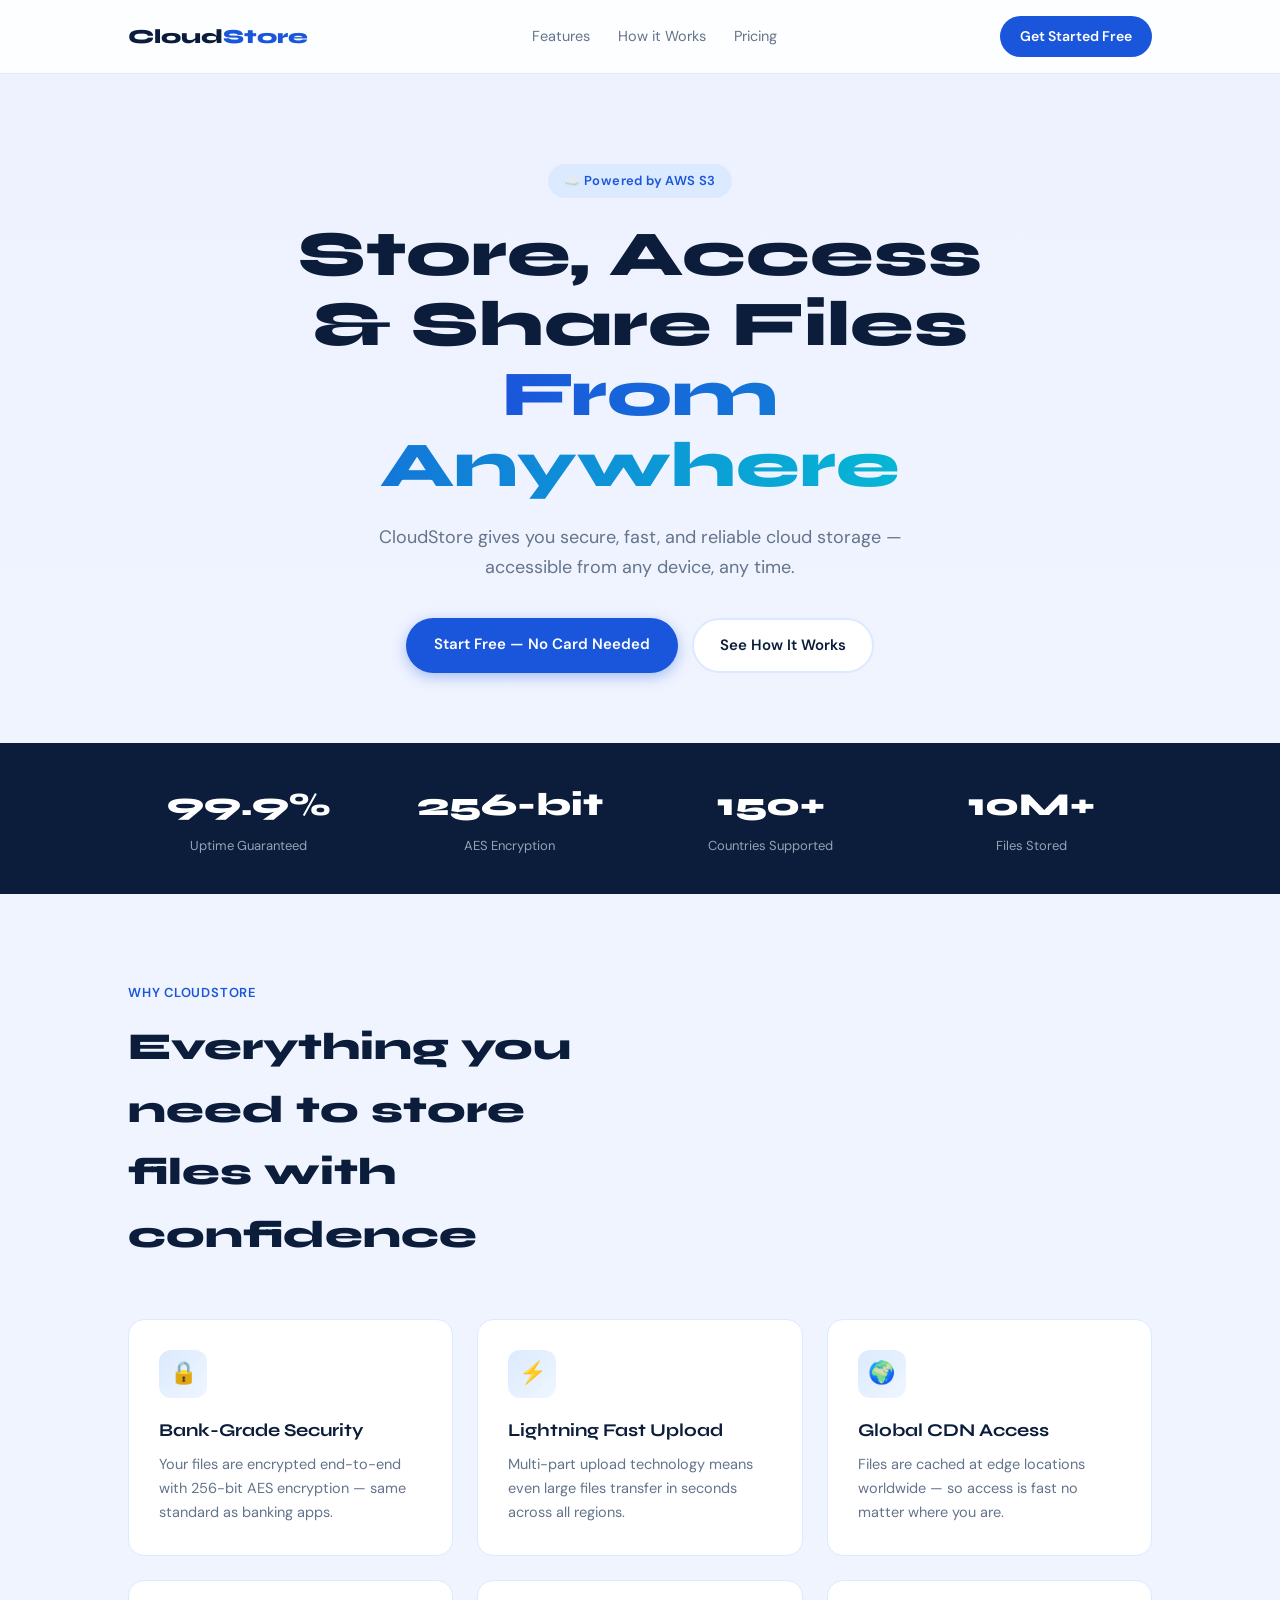
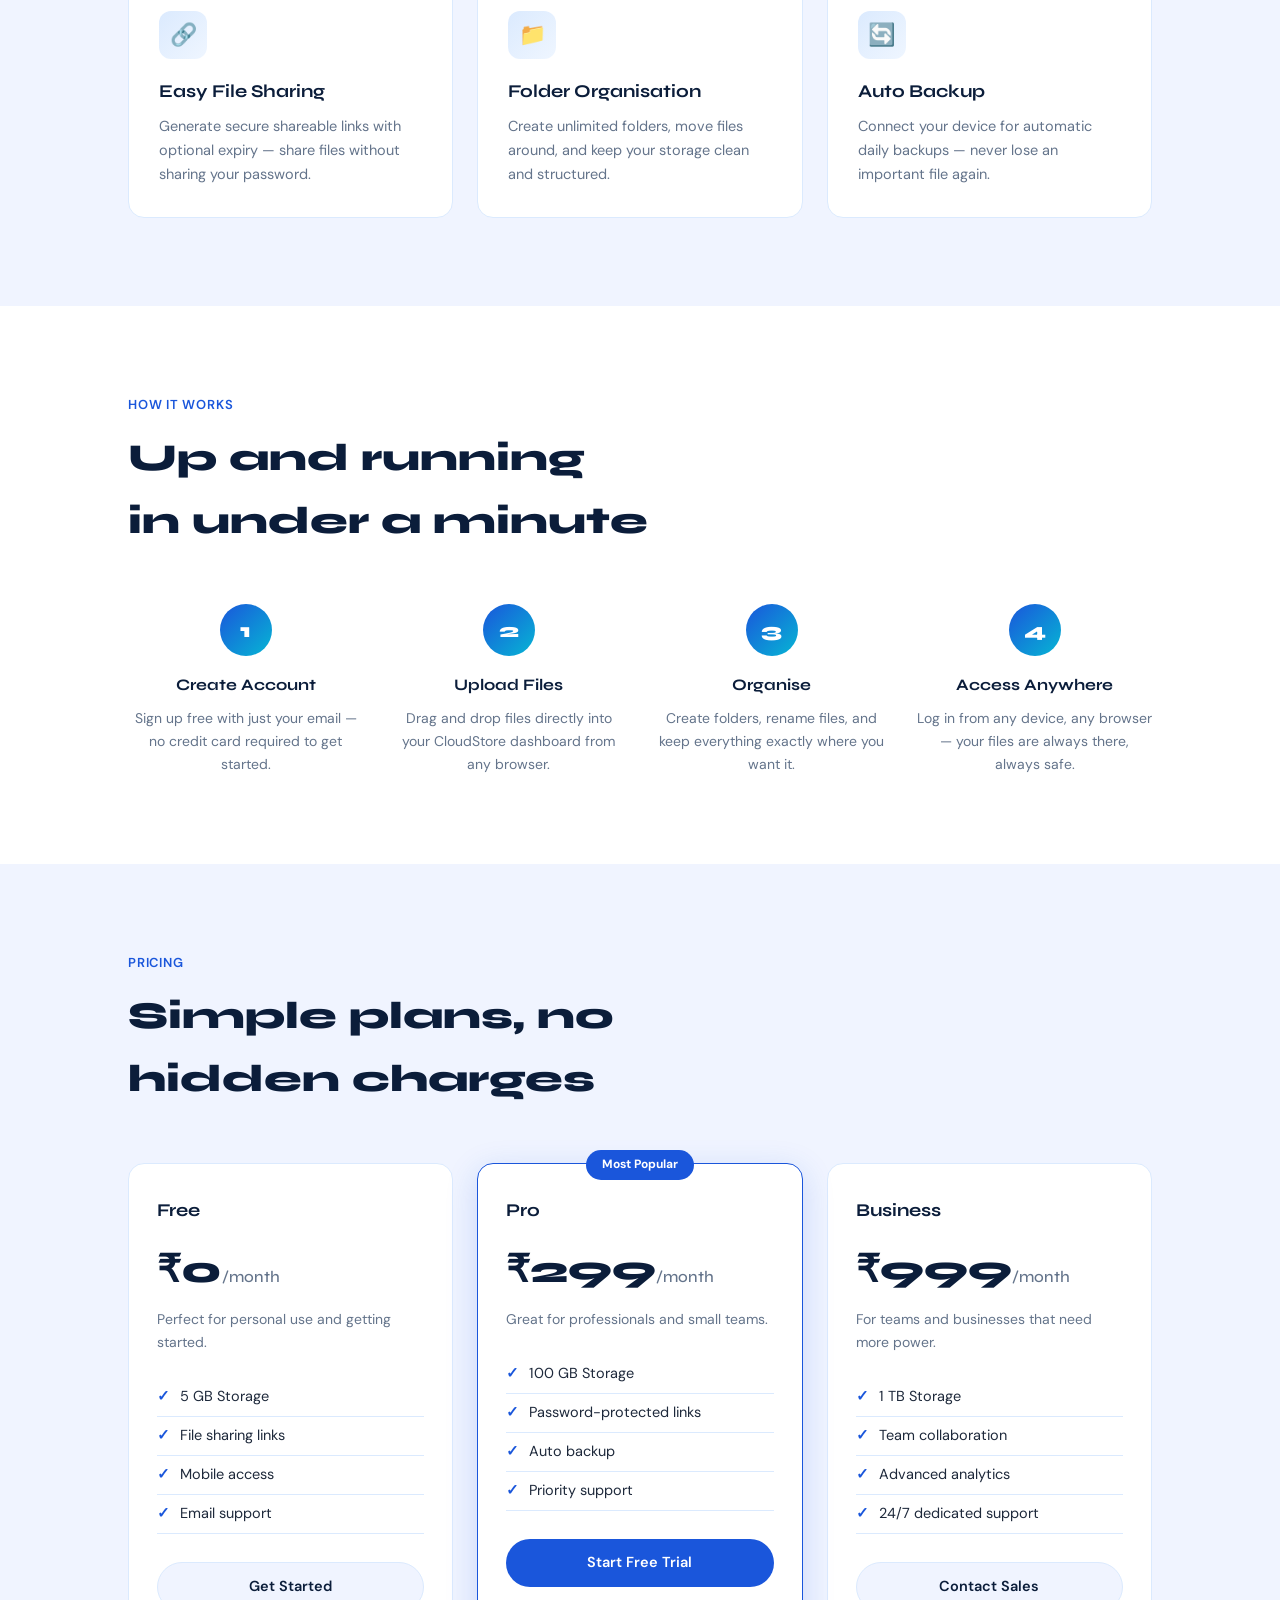
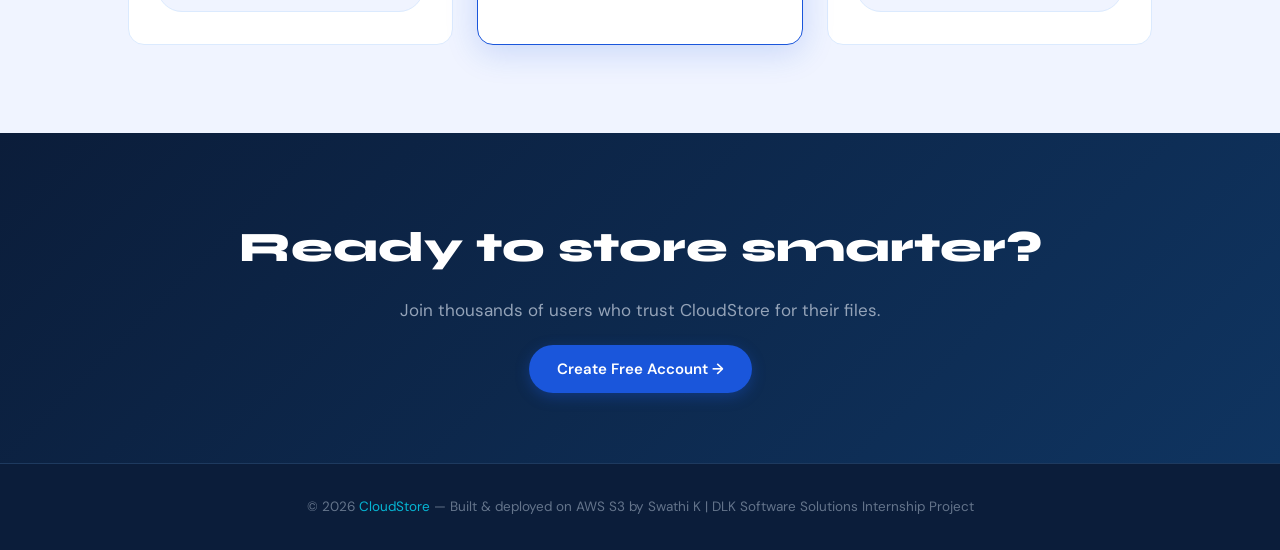
==== index.html @ 8b965a63 "Rename Index.html to index.html" ====
<!DOCTYPE html>
<html lang="en">
<head>
<meta charset="UTF-8">
<meta name="viewport" content="width=device-width, initial-scale=1.0">
<title>CloudStore — Secure Cloud Storage</title>
<link rel="preconnect" href="https://fonts.googleapis.com">
<link href="https://fonts.googleapis.com/css2?family=Syne:wght@400;600;700;800&family=DM+Sans:wght@400;500;600&display=swap" rel="stylesheet">
<style>
  :root{
    --bg: #F0F4FF;
    --navy: #0B1D3A;
    --blue: #1A56DB;
    --sky: #3B82F6;
    --accent: #06B6D4;
    --white: #FFFFFF;
    --text: #1E293B;
    --muted: #64748B;
    --card: #FFFFFF;
    --border: #DBEAFE;
    --radius: 16px;
  }
  *{ box-sizing:border-box; margin:0; padding:0; }
  html{ scroll-behavior:smooth; }
  body{
    background: var(--bg);
    color: var(--text);
    font-family: 'DM Sans', sans-serif;
    line-height: 1.65;
  }
  h1,h2,h3,h4{ font-family:'Syne',sans-serif; }
  a{ text-decoration:none; color:inherit; }
  ::selection{ background:var(--accent); color:var(--white); }

  .wrap{ max-width:1080px; margin:0 auto; padding:0 28px; }

  /* ---- NAV ---- */
  nav{
    background:rgba(255,255,255,0.85);
    backdrop-filter:blur(12px);
    border-bottom:1px solid var(--border);
    position:sticky; top:0; z-index:50;
  }
  nav .inner{
    display:flex; align-items:center;
    justify-content:space-between;
    padding:16px 28px; max-width:1080px; margin:0 auto;
  }
  .logo{ font-family:'Syne',sans-serif; font-weight:800; font-size:20px; color:var(--navy); }
  .logo span{ color:var(--blue); }
  .nav-links{ display:flex; gap:28px; font-size:14.5px; color:var(--muted); }
  .nav-links a:hover{ color:var(--blue); }
  .nav-btn{
    background:var(--blue); color:#fff;
    padding:9px 20px; border-radius:99px;
    font-size:14px; font-weight:600;
  }
  .nav-btn:hover{ background:#1244b8; }
  @media(max-width:640px){ .nav-links{display:none;} }

  /* ---- HERO ---- */
  .hero{
    padding:90px 0 70px;
    text-align:center;
    background: linear-gradient(180deg, #EEF2FF 0%, #F0F4FF 100%);
  }
  .hero-tag{
    display:inline-block;
    background:#DBEAFE; color:var(--blue);
    font-size:13px; font-weight:600;
    padding:6px 16px; border-radius:99px;
    margin-bottom:22px; letter-spacing:.03em;
  }
  .hero h1{
    font-size:clamp(34px,6vw,64px);
    font-weight:800;
    color:var(--navy);
    line-height:1.1;
    max-width:780px;
    margin:0 auto 22px;
  }
  .hero h1 span{
    background: linear-gradient(90deg, var(--blue), var(--accent));
    -webkit-background-clip:text; -webkit-text-fill-color:transparent;
  }
  .hero p{
    color:var(--muted); font-size:18px;
    max-width:540px; margin:0 auto 36px;
  }
  .hero-btns{ display:flex; gap:14px; justify-content:center; flex-wrap:wrap; }
  .btn-primary{
    background:var(--blue); color:#fff;
    padding:14px 28px; border-radius:99px;
    font-size:15px; font-weight:600;
    box-shadow:0 4px 14px rgba(26,86,219,.35);
  }
  .btn-primary:hover{ background:#1244b8; }
  .btn-outline{
    border:2px solid var(--border);
    background:#fff; color:var(--navy);
    padding:13px 26px; border-radius:99px;
    font-size:15px; font-weight:600;
  }
  .btn-outline:hover{ border-color:var(--blue); color:var(--blue); }

  /* ---- STATS BAR ---- */
  .stats{
    background:var(--navy);
    padding:36px 0;
  }
  .stats-grid{
    display:grid; grid-template-columns:repeat(4,1fr);
    gap:20px; text-align:center;
  }
  .stat-num{
    font-family:'Syne',sans-serif;
    font-size:32px; font-weight:800;
    color:#fff; display:block;
  }
  .stat-lbl{ font-size:13px; color:#94A3B8; }
  @media(max-width:640px){
    .stats-grid{ grid-template-columns:repeat(2,1fr); }
  }

  /* ---- FEATURES ---- */
  .features{ padding:88px 0; }
  .section-label{
    font-size:13px; font-weight:600; letter-spacing:.06em;
    color:var(--blue); text-transform:uppercase;
    display:block; margin-bottom:12px;
  }
  .section-title{
    font-size:clamp(24px,4vw,38px);
    font-weight:800; color:var(--navy);
    max-width:520px; margin-bottom:52px;
  }
  .feat-grid{
    display:grid;
    grid-template-columns:repeat(3,1fr);
    gap:24px;
  }
  @media(max-width:760px){ .feat-grid{ grid-template-columns:1fr; } }
  .feat-card{
    background:var(--card);
    border:1px solid var(--border);
    border-radius:var(--radius);
    padding:30px;
    transition:transform .2s, box-shadow .2s;
  }
  .feat-card:hover{
    transform:translateY(-4px);
    box-shadow:0 12px 32px rgba(26,86,219,.1);
  }
  .feat-icon{
    width:48px; height:48px; border-radius:12px;
    background:linear-gradient(135deg,#DBEAFE,#EFF6FF);
    display:flex; align-items:center; justify-content:center;
    font-size:22px; margin-bottom:18px;
  }
  .feat-card h3{ font-size:18px; margin-bottom:8px; color:var(--navy); }
  .feat-card p{ font-size:14.5px; color:var(--muted); }

  /* ---- HOW IT WORKS ---- */
  .how{ background:#fff; padding:88px 0; }
  .steps{ display:grid; grid-template-columns:repeat(4,1fr); gap:28px; }
  @media(max-width:760px){ .steps{ grid-template-columns:repeat(2,1fr); } }
  @media(max-width:480px){ .steps{ grid-template-columns:1fr; } }
  .step{ text-align:center; }
  .step-num{
    width:52px; height:52px; border-radius:50%;
    background:linear-gradient(135deg,var(--blue),var(--accent));
    color:#fff; font-family:'Syne',sans-serif;
    font-size:20px; font-weight:800;
    display:flex; align-items:center; justify-content:center;
    margin:0 auto 16px;
  }
  .step h4{ font-size:16px; margin-bottom:8px; color:var(--navy); }
  .step p{ font-size:14px; color:var(--muted); }

  /* ---- PRICING ---- */
  .pricing{ padding:88px 0; }
  .plans{ display:grid; grid-template-columns:repeat(3,1fr); gap:24px; }
  @media(max-width:760px){ .plans{ grid-template-columns:1fr; } }
  .plan{
    background:#fff; border:1.5px solid var(--border);
    border-radius:var(--radius); padding:32px 28px;
  }
  .plan.popular{
    border-color:var(--blue);
    box-shadow:0 8px 32px rgba(26,86,219,.18);
    position:relative;
  }
  .popular-tag{
    position:absolute; top:-14px; left:50%; transform:translateX(-50%);
    background:var(--blue); color:#fff;
    font-size:12px; font-weight:700;
    padding:5px 16px; border-radius:99px;
    white-space:nowrap;
  }
  .plan-name{ font-family:'Syne',sans-serif; font-size:18px; font-weight:700; color:var(--navy); margin-bottom:8px; }
  .plan-price{
    font-family:'Syne',sans-serif;
    font-size:38px; font-weight:800;
    color:var(--navy); margin:14px 0 6px;
  }
  .plan-price span{ font-size:16px; font-weight:500; color:var(--muted); }
  .plan p{ font-size:14px; color:var(--muted); margin-bottom:24px; }
  .plan ul{ list-style:none; margin-bottom:28px; }
  .plan ul li{
    font-size:14.5px; color:var(--text);
    padding:7px 0; border-bottom:1px solid var(--border);
    display:flex; align-items:center; gap:10px;
  }
  .plan ul li::before{ content:"✓"; color:var(--blue); font-weight:700; }
  .plan-btn{
    display:block; text-align:center;
    padding:12px; border-radius:99px;
    font-weight:600; font-size:14.5px;
    background:var(--bg); color:var(--navy);
    border:1.5px solid var(--border);
  }
  .plan.popular .plan-btn{
    background:var(--blue); color:#fff; border:none;
  }
  .plan-btn:hover{ filter:brightness(.95); }

  /* ---- CTA ---- */
  .cta-section{
    background:linear-gradient(135deg,var(--navy) 0%,#0F3460 100%);
    padding:80px 0; text-align:center;
  }
  .cta-section h2{
    font-size:clamp(26px,4vw,42px);
    font-weight:800; color:#fff; margin-bottom:14px;
  }
  .cta-section p{ color:#94A3B8; font-size:17px; margin-bottom:32px; }

  /* ---- FOOTER ---- */
  footer{
    background:var(--navy);
    border-top:1px solid #1E3A5F;
    padding:32px 0; text-align:center;
  }
  footer p{ font-size:13.5px; color:#64748B; }
  footer span{ color:var(--accent); }
</style>
</head>
<body>

<!-- NAV -->
<nav>
  <div class="inner">
    <div class="logo">Cloud<span>Store</span></div>
    <div class="nav-links">
      <a href="#features">Features</a>
      <a href="#how">How it Works</a>
      <a href="#pricing">Pricing</a>
    </div>
    <a class="nav-btn" href="#pricing">Get Started Free</a>
  </div>
</nav>

<!-- HERO -->
<section class="hero">
  <div class="wrap">
    <div class="hero-tag">☁️ Powered by AWS S3</div>
    <h1>Store, Access &amp; Share Files <span>From Anywhere</span></h1>
    <p>CloudStore gives you secure, fast, and reliable cloud storage — accessible from any device, any time.</p>
    <div class="hero-btns">
      <a class="btn-primary" href="#pricing">Start Free — No Card Needed</a>
      <a class="btn-outline" href="#how">See How It Works</a>
    </div>
  </div>
</section>

<!-- STATS -->
<div class="stats">
  <div class="wrap">
    <div class="stats-grid">
      <div>
        <span class="stat-num">99.9%</span>
        <span class="stat-lbl">Uptime Guaranteed</span>
      </div>
      <div>
        <span class="stat-num">256-bit</span>
        <span class="stat-lbl">AES Encryption</span>
      </div>
      <div>
        <span class="stat-num">150+</span>
        <span class="stat-lbl">Countries Supported</span>
      </div>
      <div>
        <span class="stat-num">10M+</span>
        <span class="stat-lbl">Files Stored</span>
      </div>
    </div>
  </div>
</div>

<!-- FEATURES -->
<section class="features" id="features">
  <div class="wrap">
    <span class="section-label">Why CloudStore</span>
    <h2 class="section-title">Everything you need to store files with confidence</h2>
    <div class="feat-grid">
      <div class="feat-card">
        <div class="feat-icon">🔒</div>
        <h3>Bank-Grade Security</h3>
        <p>Your files are encrypted end-to-end with 256-bit AES encryption — same standard as banking apps.</p>
      </div>
      <div class="feat-card">
        <div class="feat-icon">⚡</div>
        <h3>Lightning Fast Upload</h3>
        <p>Multi-part upload technology means even large files transfer in seconds across all regions.</p>
      </div>
      <div class="feat-card">
        <div class="feat-icon">🌍</div>
        <h3>Global CDN Access</h3>
        <p>Files are cached at edge locations worldwide — so access is fast no matter where you are.</p>
      </div>
      <div class="feat-card">
        <div class="feat-icon">🔗</div>
        <h3>Easy File Sharing</h3>
        <p>Generate secure shareable links with optional expiry — share files without sharing your password.</p>
      </div>
      <div class="feat-card">
        <div class="feat-icon">📁</div>
        <h3>Folder Organisation</h3>
        <p>Create unlimited folders, move files around, and keep your storage clean and structured.</p>
      </div>
      <div class="feat-card">
        <div class="feat-icon">🔄</div>
        <h3>Auto Backup</h3>
        <p>Connect your device for automatic daily backups — never lose an important file again.</p>
      </div>
    </div>
  </div>
</section>

<!-- HOW IT WORKS -->
<section class="how" id="how">
  <div class="wrap">
    <span class="section-label">How It Works</span>
    <h2 class="section-title">Up and running in under a minute</h2>
    <div class="steps">
      <div class="step">
        <div class="step-num">1</div>
        <h4>Create Account</h4>
        <p>Sign up free with just your email — no credit card required to get started.</p>
      </div>
      <div class="step">
        <div class="step-num">2</div>
        <h4>Upload Files</h4>
        <p>Drag and drop files directly into your CloudStore dashboard from any browser.</p>
      </div>
      <div class="step">
        <div class="step-num">3</div>
        <h4>Organise</h4>
        <p>Create folders, rename files, and keep everything exactly where you want it.</p>
      </div>
      <div class="step">
        <div class="step-num">4</div>
        <h4>Access Anywhere</h4>
        <p>Log in from any device, any browser — your files are always there, always safe.</p>
      </div>
    </div>
  </div>
</section>

<!-- PRICING -->
<section class="pricing" id="pricing">
  <div class="wrap">
    <span class="section-label">Pricing</span>
    <h2 class="section-title">Simple plans, no hidden charges</h2>
    <div class="plans">
      <div class="plan">
        <div class="plan-name">Free</div>
        <div class="plan-price">₹0<span>/month</span></div>
        <p>Perfect for personal use and getting started.</p>
        <ul>
          <li>5 GB Storage</li>
          <li>File sharing links</li>
          <li>Mobile access</li>
          <li>Email support</li>
        </ul>
        <a class="plan-btn" href="#">Get Started</a>
      </div>
      <div class="plan popular">
        <div class="popular-tag">Most Popular</div>
        <div class="plan-name">Pro</div>
        <div class="plan-price">₹299<span>/month</span></div>
        <p>Great for professionals and small teams.</p>
        <ul>
          <li>100 GB Storage</li>
          <li>Password-protected links</li>
          <li>Auto backup</li>
          <li>Priority support</li>
        </ul>
        <a class="plan-btn" href="#">Start Free Trial</a>
      </div>
      <div class="plan">
        <div class="plan-name">Business</div>
        <div class="plan-price">₹999<span>/month</span></div>
        <p>For teams and businesses that need more power.</p>
        <ul>
          <li>1 TB Storage</li>
          <li>Team collaboration</li>
          <li>Advanced analytics</li>
          <li>24/7 dedicated support</li>
        </ul>
        <a class="plan-btn" href="#">Contact Sales</a>
      </div>
    </div>
  </div>
</section>

<!-- CTA -->
<section class="cta-section">
  <div class="wrap">
    <h2>Ready to store smarter?</h2>
    <p>Join thousands of users who trust CloudStore for their files.</p>
    <a class="btn-primary" href="#pricing">Create Free Account →</a>
  </div>
</section>

<!-- FOOTER -->
<footer>
  <div class="wrap">
    <p>© 2026 <span>CloudStore</span> — Built &amp; deployed on AWS S3 by Swathi K | DLK Software Solutions Internship Project</p>
  </div>
</footer>

</body>
</html>
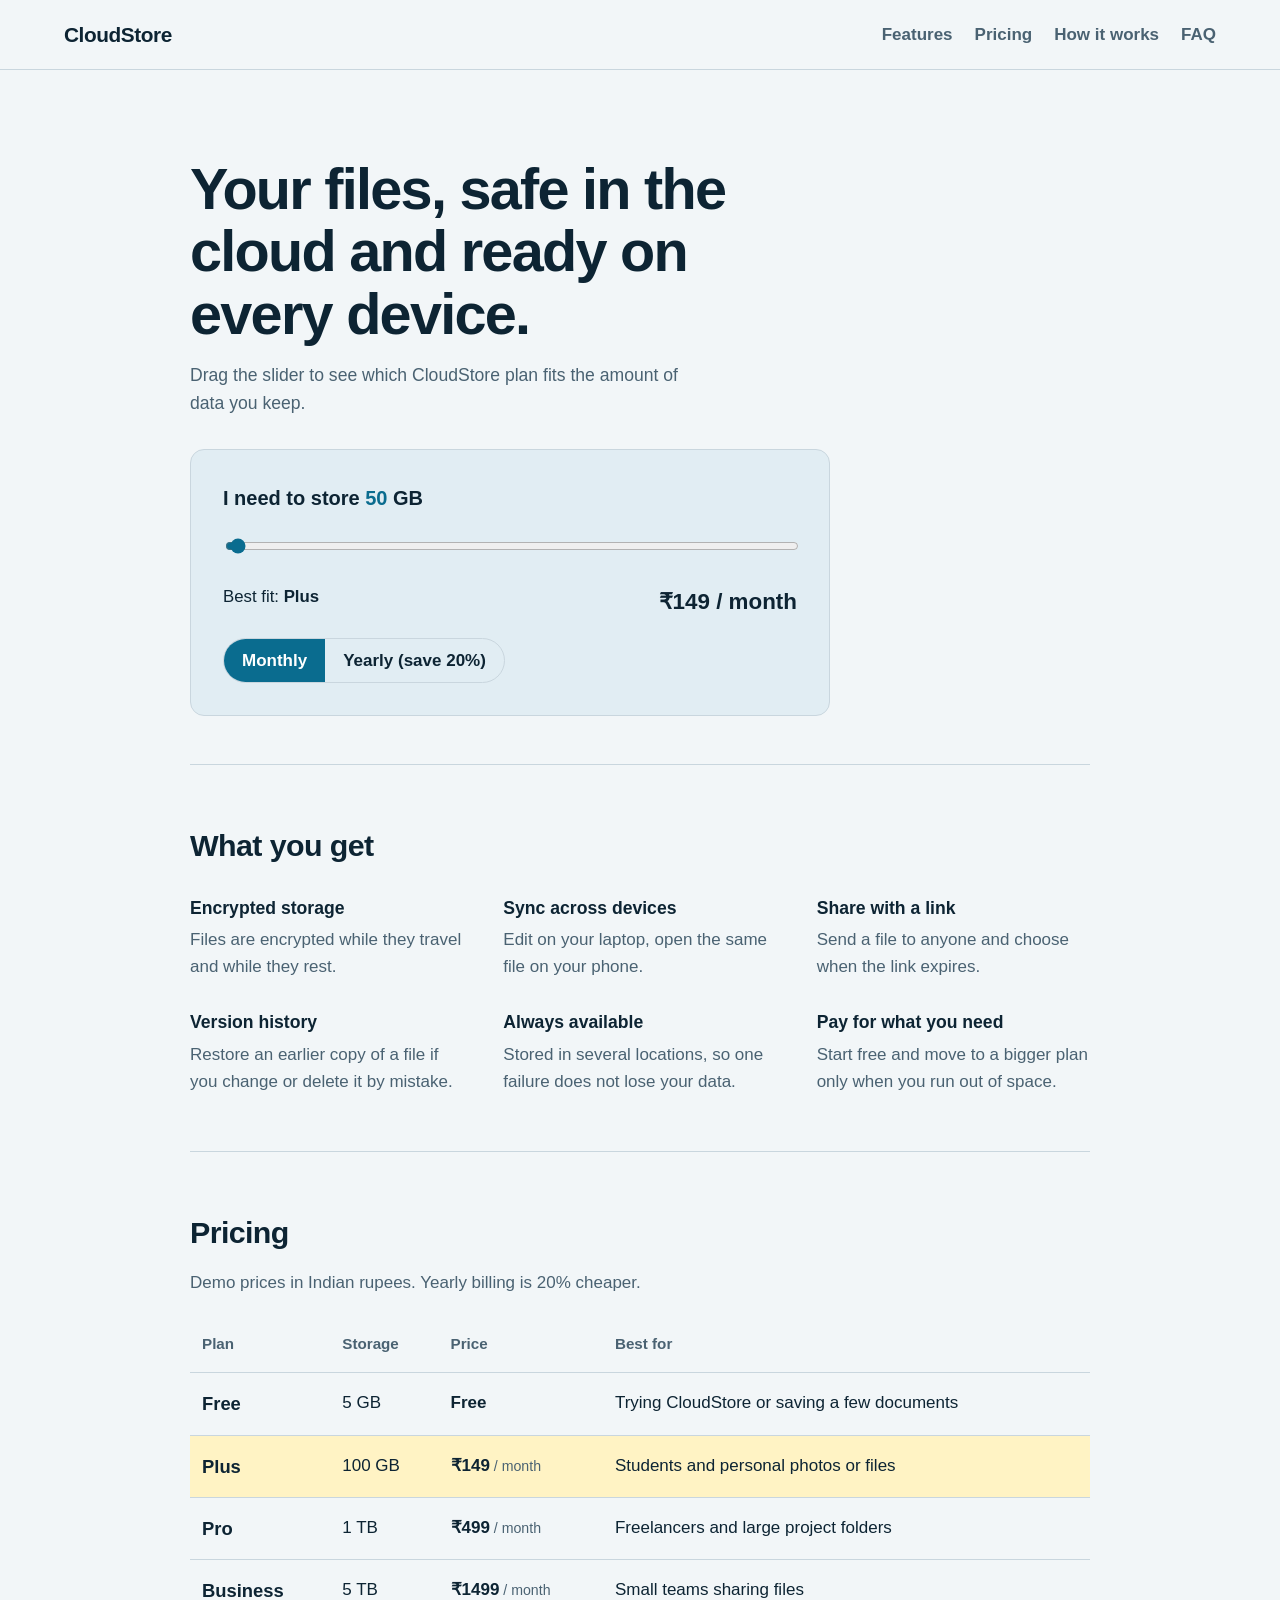
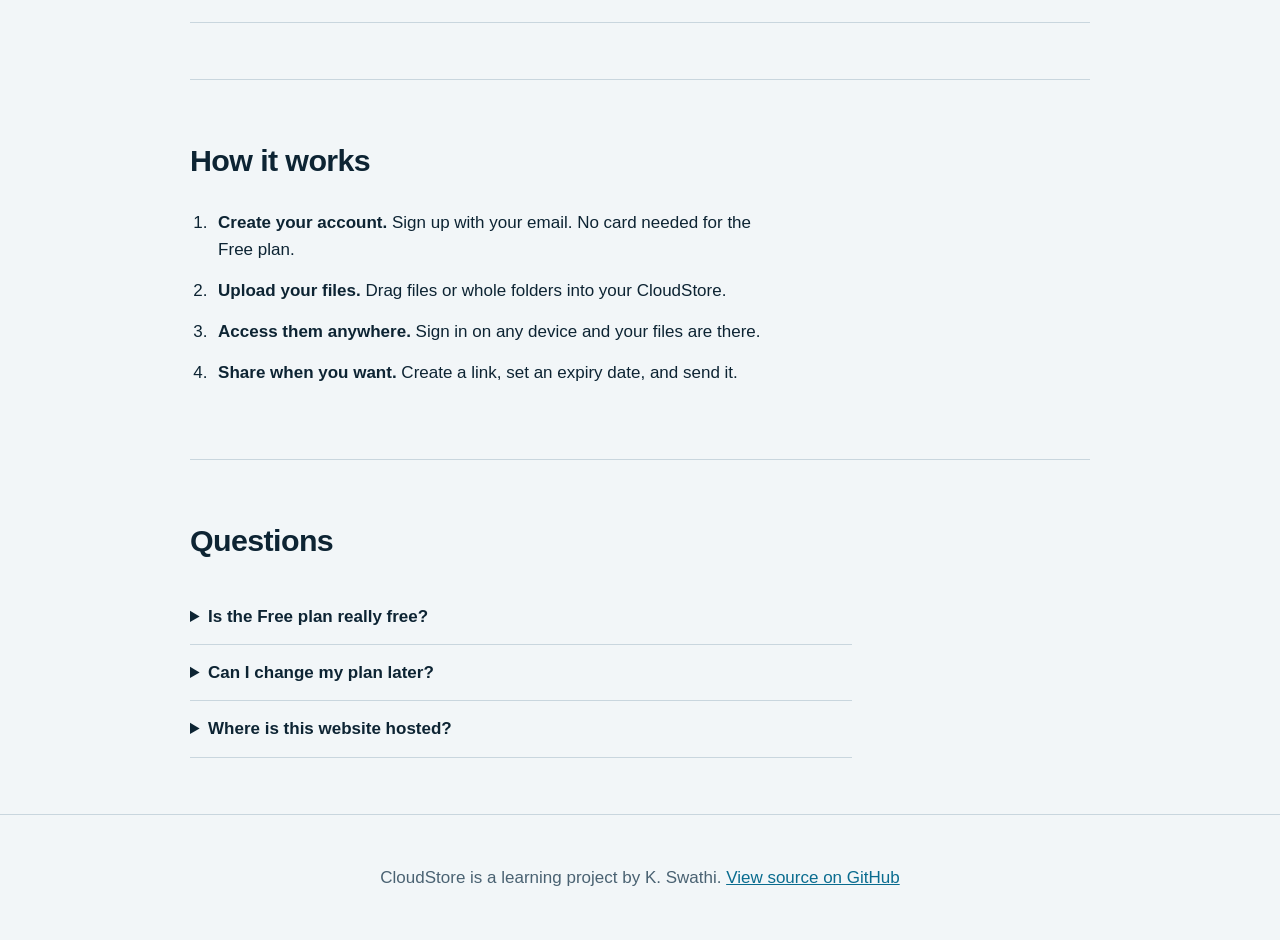
==== commit 72f56fbf: "Add files via upload" ====
--- a/index.html
+++ b/index.html
@@ -1,434 +1,88 @@
 <!DOCTYPE html>
 <html lang="en">
 <head>
-<meta charset="UTF-8">
-<meta name="viewport" content="width=device-width, initial-scale=1.0">
-<title>CloudStore — Secure Cloud Storage</title>
-<link rel="preconnect" href="https://fonts.googleapis.com">
-<link href="https://fonts.googleapis.com/css2?family=Syne:wght@400;600;700;800&family=DM+Sans:wght@400;500;600&display=swap" rel="stylesheet">
-<style>
-  :root{
-    --bg: #F0F4FF;
-    --navy: #0B1D3A;
-    --blue: #1A56DB;
-    --sky: #3B82F6;
-    --accent: #06B6D4;
-    --white: #FFFFFF;
-    --text: #1E293B;
-    --muted: #64748B;
-    --card: #FFFFFF;
-    --border: #DBEAFE;
-    --radius: 16px;
-  }
-  *{ box-sizing:border-box; margin:0; padding:0; }
-  html{ scroll-behavior:smooth; }
-  body{
-    background: var(--bg);
-    color: var(--text);
-    font-family: 'DM Sans', sans-serif;
-    line-height: 1.65;
-  }
-  h1,h2,h3,h4{ font-family:'Syne',sans-serif; }
-  a{ text-decoration:none; color:inherit; }
-  ::selection{ background:var(--accent); color:var(--white); }
-
-  .wrap{ max-width:1080px; margin:0 auto; padding:0 28px; }
-
-  /* ---- NAV ---- */
-  nav{
-    background:rgba(255,255,255,0.85);
-    backdrop-filter:blur(12px);
-    border-bottom:1px solid var(--border);
-    position:sticky; top:0; z-index:50;
-  }
-  nav .inner{
-    display:flex; align-items:center;
-    justify-content:space-between;
-    padding:16px 28px; max-width:1080px; margin:0 auto;
-  }
-  .logo{ font-family:'Syne',sans-serif; font-weight:800; font-size:20px; color:var(--navy); }
-  .logo span{ color:var(--blue); }
-  .nav-links{ display:flex; gap:28px; font-size:14.5px; color:var(--muted); }
-  .nav-links a:hover{ color:var(--blue); }
-  .nav-btn{
-    background:var(--blue); color:#fff;
-    padding:9px 20px; border-radius:99px;
-    font-size:14px; font-weight:600;
-  }
-  .nav-btn:hover{ background:#1244b8; }
-  @media(max-width:640px){ .nav-links{display:none;} }
-
-  /* ---- HERO ---- */
-  .hero{
-    padding:90px 0 70px;
-    text-align:center;
-    background: linear-gradient(180deg, #EEF2FF 0%, #F0F4FF 100%);
-  }
-  .hero-tag{
-    display:inline-block;
-    background:#DBEAFE; color:var(--blue);
-    font-size:13px; font-weight:600;
-    padding:6px 16px; border-radius:99px;
-    margin-bottom:22px; letter-spacing:.03em;
-  }
-  .hero h1{
-    font-size:clamp(34px,6vw,64px);
-    font-weight:800;
-    color:var(--navy);
-    line-height:1.1;
-    max-width:780px;
-    margin:0 auto 22px;
-  }
-  .hero h1 span{
-    background: linear-gradient(90deg, var(--blue), var(--accent));
-    -webkit-background-clip:text; -webkit-text-fill-color:transparent;
-  }
-  .hero p{
-    color:var(--muted); font-size:18px;
-    max-width:540px; margin:0 auto 36px;
-  }
-  .hero-btns{ display:flex; gap:14px; justify-content:center; flex-wrap:wrap; }
-  .btn-primary{
-    background:var(--blue); color:#fff;
-    padding:14px 28px; border-radius:99px;
-    font-size:15px; font-weight:600;
-    box-shadow:0 4px 14px rgba(26,86,219,.35);
-  }
-  .btn-primary:hover{ background:#1244b8; }
-  .btn-outline{
-    border:2px solid var(--border);
-    background:#fff; color:var(--navy);
-    padding:13px 26px; border-radius:99px;
-    font-size:15px; font-weight:600;
-  }
-  .btn-outline:hover{ border-color:var(--blue); color:var(--blue); }
-
-  /* ---- STATS BAR ---- */
-  .stats{
-    background:var(--navy);
-    padding:36px 0;
-  }
-  .stats-grid{
-    display:grid; grid-template-columns:repeat(4,1fr);
-    gap:20px; text-align:center;
-  }
-  .stat-num{
-    font-family:'Syne',sans-serif;
-    font-size:32px; font-weight:800;
-    color:#fff; display:block;
-  }
-  .stat-lbl{ font-size:13px; color:#94A3B8; }
-  @media(max-width:640px){
-    .stats-grid{ grid-template-columns:repeat(2,1fr); }
-  }
-
-  /* ---- FEATURES ---- */
-  .features{ padding:88px 0; }
-  .section-label{
-    font-size:13px; font-weight:600; letter-spacing:.06em;
-    color:var(--blue); text-transform:uppercase;
-    display:block; margin-bottom:12px;
-  }
-  .section-title{
-    font-size:clamp(24px,4vw,38px);
-    font-weight:800; color:var(--navy);
-    max-width:520px; margin-bottom:52px;
-  }
-  .feat-grid{
-    display:grid;
-    grid-template-columns:repeat(3,1fr);
-    gap:24px;
-  }
-  @media(max-width:760px){ .feat-grid{ grid-template-columns:1fr; } }
-  .feat-card{
-    background:var(--card);
-    border:1px solid var(--border);
-    border-radius:var(--radius);
-    padding:30px;
-    transition:transform .2s, box-shadow .2s;
-  }
-  .feat-card:hover{
-    transform:translateY(-4px);
-    box-shadow:0 12px 32px rgba(26,86,219,.1);
-  }
-  .feat-icon{
-    width:48px; height:48px; border-radius:12px;
-    background:linear-gradient(135deg,#DBEAFE,#EFF6FF);
-    display:flex; align-items:center; justify-content:center;
-    font-size:22px; margin-bottom:18px;
-  }
-  .feat-card h3{ font-size:18px; margin-bottom:8px; color:var(--navy); }
-  .feat-card p{ font-size:14.5px; color:var(--muted); }
-
-  /* ---- HOW IT WORKS ---- */
-  .how{ background:#fff; padding:88px 0; }
-  .steps{ display:grid; grid-template-columns:repeat(4,1fr); gap:28px; }
-  @media(max-width:760px){ .steps{ grid-template-columns:repeat(2,1fr); } }
-  @media(max-width:480px){ .steps{ grid-template-columns:1fr; } }
-  .step{ text-align:center; }
-  .step-num{
-    width:52px; height:52px; border-radius:50%;
-    background:linear-gradient(135deg,var(--blue),var(--accent));
-    color:#fff; font-family:'Syne',sans-serif;
-    font-size:20px; font-weight:800;
-    display:flex; align-items:center; justify-content:center;
-    margin:0 auto 16px;
-  }
-  .step h4{ font-size:16px; margin-bottom:8px; color:var(--navy); }
-  .step p{ font-size:14px; color:var(--muted); }
-
-  /* ---- PRICING ---- */
-  .pricing{ padding:88px 0; }
-  .plans{ display:grid; grid-template-columns:repeat(3,1fr); gap:24px; }
-  @media(max-width:760px){ .plans{ grid-template-columns:1fr; } }
-  .plan{
-    background:#fff; border:1.5px solid var(--border);
-    border-radius:var(--radius); padding:32px 28px;
-  }
-  .plan.popular{
-    border-color:var(--blue);
-    box-shadow:0 8px 32px rgba(26,86,219,.18);
-    position:relative;
-  }
-  .popular-tag{
-    position:absolute; top:-14px; left:50%; transform:translateX(-50%);
-    background:var(--blue); color:#fff;
-    font-size:12px; font-weight:700;
-    padding:5px 16px; border-radius:99px;
-    white-space:nowrap;
-  }
-  .plan-name{ font-family:'Syne',sans-serif; font-size:18px; font-weight:700; color:var(--navy); margin-bottom:8px; }
-  .plan-price{
-    font-family:'Syne',sans-serif;
-    font-size:38px; font-weight:800;
-    color:var(--navy); margin:14px 0 6px;
-  }
-  .plan-price span{ font-size:16px; font-weight:500; color:var(--muted); }
-  .plan p{ font-size:14px; color:var(--muted); margin-bottom:24px; }
-  .plan ul{ list-style:none; margin-bottom:28px; }
-  .plan ul li{
-    font-size:14.5px; color:var(--text);
-    padding:7px 0; border-bottom:1px solid var(--border);
-    display:flex; align-items:center; gap:10px;
-  }
-  .plan ul li::before{ content:"✓"; color:var(--blue); font-weight:700; }
-  .plan-btn{
-    display:block; text-align:center;
-    padding:12px; border-radius:99px;
-    font-weight:600; font-size:14.5px;
-    background:var(--bg); color:var(--navy);
-    border:1.5px solid var(--border);
-  }
-  .plan.popular .plan-btn{
-    background:var(--blue); color:#fff; border:none;
-  }
-  .plan-btn:hover{ filter:brightness(.95); }
-
-  /* ---- CTA ---- */
-  .cta-section{
-    background:linear-gradient(135deg,var(--navy) 0%,#0F3460 100%);
-    padding:80px 0; text-align:center;
-  }
-  .cta-section h2{
-    font-size:clamp(26px,4vw,42px);
-    font-weight:800; color:#fff; margin-bottom:14px;
-  }
-  .cta-section p{ color:#94A3B8; font-size:17px; margin-bottom:32px; }
-
-  /* ---- FOOTER ---- */
-  footer{
-    background:var(--navy);
-    border-top:1px solid #1E3A5F;
-    padding:32px 0; text-align:center;
-  }
-  footer p{ font-size:13.5px; color:#64748B; }
-  footer span{ color:var(--accent); }
-</style>
+  <meta charset="UTF-8">
+  <meta name="viewport" content="width=device-width, initial-scale=1">
+  <title>CloudStore – Simple Cloud Storage</title>
+  <meta name="description" content="CloudStore is a cloud storage service concept: store, sync and share files securely. Responsive static website with storage-plan calculator.">
+  <link rel="stylesheet" href="style.css">
 </head>
 <body>
+  <a class="skip" href="#main">Skip to content</a>
+  <header class="top">
+    <a class="brand" href="#top" id="top">CloudStore</a>
+    <nav aria-label="Main">
+      <a href="#features">Features</a>
+      <a href="#pricing">Pricing</a>
+      <a href="#how">How it works</a>
+      <a href="#faq">FAQ</a>
+    </nav>
+  </header>
 
-<!-- NAV -->
-<nav>
-  <div class="inner">
-    <div class="logo">Cloud<span>Store</span></div>
-    <div class="nav-links">
-      <a href="#features">Features</a>
-      <a href="#how">How it Works</a>
-      <a href="#pricing">Pricing</a>
-    </div>
-    <a class="nav-btn" href="#pricing">Get Started Free</a>
-  </div>
-</nav>
+  <main id="main">
+    <section class="hero">
+      <h1>Your files, safe in the cloud and ready on every device.</h1>
+      <p class="lead">Drag the slider to see which CloudStore plan fits the amount of data you keep.</p>
 
-<!-- HERO -->
-<section class="hero">
-  <div class="wrap">
-    <div class="hero-tag">☁️ Powered by AWS S3</div>
-    <h1>Store, Access &amp; Share Files <span>From Anywhere</span></h1>
-    <p>CloudStore gives you secure, fast, and reliable cloud storage — accessible from any device, any time.</p>
-    <div class="hero-btns">
-      <a class="btn-primary" href="#pricing">Start Free — No Card Needed</a>
-      <a class="btn-outline" href="#how">See How It Works</a>
-    </div>
-  </div>
-</section>
+      <div class="calc" role="group" aria-labelledby="calc-title">
+        <label id="calc-title" for="gb">I need to store <output id="gb-out">50</output> GB</label>
+        <input type="range" id="gb" min="1" max="5000" value="50" step="1">
+        <div class="calc-result" aria-live="polite">
+          <span>Best fit: <strong id="rec-plan">Plus</strong></span>
+          <span id="rec-price" class="price-big">₹149 / month</span>
+        </div>
+        <div class="bill-toggle">
+          <button type="button" id="monthly" aria-pressed="true">Monthly</button>
+          <button type="button" id="yearly" aria-pressed="false">Yearly (save 20%)</button>
+        </div>
+      </div>
+    </section>
 
-<!-- STATS -->
-<div class="stats">
-  <div class="wrap">
-    <div class="stats-grid">
-      <div>
-        <span class="stat-num">99.9%</span>
-        <span class="stat-lbl">Uptime Guaranteed</span>
-      </div>
-      <div>
-        <span class="stat-num">256-bit</span>
-        <span class="stat-lbl">AES Encryption</span>
-      </div>
-      <div>
-        <span class="stat-num">150+</span>
-        <span class="stat-lbl">Countries Supported</span>
-      </div>
-      <div>
-        <span class="stat-num">10M+</span>
-        <span class="stat-lbl">Files Stored</span>
-      </div>
-    </div>
-  </div>
-</div>
+    <section id="features" class="block">
+      <h2>What you get</h2>
+      <dl class="features">
+        <div><dt>Encrypted storage</dt><dd>Files are encrypted while they travel and while they rest.</dd></div>
+        <div><dt>Sync across devices</dt><dd>Edit on your laptop, open the same file on your phone.</dd></div>
+        <div><dt>Share with a link</dt><dd>Send a file to anyone and choose when the link expires.</dd></div>
+        <div><dt>Version history</dt><dd>Restore an earlier copy of a file if you change or delete it by mistake.</dd></div>
+        <div><dt>Always available</dt><dd>Stored in several locations, so one failure does not lose your data.</dd></div>
+        <div><dt>Pay for what you need</dt><dd>Start free and move to a bigger plan only when you run out of space.</dd></div>
+      </dl>
+    </section>
 
-<!-- FEATURES -->
-<section class="features" id="features">
-  <div class="wrap">
-    <span class="section-label">Why CloudStore</span>
-    <h2 class="section-title">Everything you need to store files with confidence</h2>
-    <div class="feat-grid">
-      <div class="feat-card">
-        <div class="feat-icon">🔒</div>
-        <h3>Bank-Grade Security</h3>
-        <p>Your files are encrypted end-to-end with 256-bit AES encryption — same standard as banking apps.</p>
-      </div>
-      <div class="feat-card">
-        <div class="feat-icon">⚡</div>
-        <h3>Lightning Fast Upload</h3>
-        <p>Multi-part upload technology means even large files transfer in seconds across all regions.</p>
-      </div>
-      <div class="feat-card">
-        <div class="feat-icon">🌍</div>
-        <h3>Global CDN Access</h3>
-        <p>Files are cached at edge locations worldwide — so access is fast no matter where you are.</p>
-      </div>
-      <div class="feat-card">
-        <div class="feat-icon">🔗</div>
-        <h3>Easy File Sharing</h3>
-        <p>Generate secure shareable links with optional expiry — share files without sharing your password.</p>
-      </div>
-      <div class="feat-card">
-        <div class="feat-icon">📁</div>
-        <h3>Folder Organisation</h3>
-        <p>Create unlimited folders, move files around, and keep your storage clean and structured.</p>
-      </div>
-      <div class="feat-card">
-        <div class="feat-icon">🔄</div>
-        <h3>Auto Backup</h3>
-        <p>Connect your device for automatic daily backups — never lose an important file again.</p>
-      </div>
-    </div>
-  </div>
-</section>
+    <section id="pricing" class="block">
+      <h2>Pricing</h2>
+      <p class="note">Demo prices in Indian rupees. Yearly billing is 20% cheaper.</p>
+      <table class="plans">
+        <caption class="sr">CloudStore plans</caption>
+        <thead>
+          <tr><th scope="col">Plan</th><th scope="col">Storage</th><th scope="col">Price</th><th scope="col">Best for</th></tr>
+        </thead>
+        <tbody id="plan-rows"></tbody>
+      </table>
+    </section>
 
-<!-- HOW IT WORKS -->
-<section class="how" id="how">
-  <div class="wrap">
-    <span class="section-label">How It Works</span>
-    <h2 class="section-title">Up and running in under a minute</h2>
-    <div class="steps">
-      <div class="step">
-        <div class="step-num">1</div>
-        <h4>Create Account</h4>
-        <p>Sign up free with just your email — no credit card required to get started.</p>
-      </div>
-      <div class="step">
-        <div class="step-num">2</div>
-        <h4>Upload Files</h4>
-        <p>Drag and drop files directly into your CloudStore dashboard from any browser.</p>
-      </div>
-      <div class="step">
-        <div class="step-num">3</div>
-        <h4>Organise</h4>
-        <p>Create folders, rename files, and keep everything exactly where you want it.</p>
-      </div>
-      <div class="step">
-        <div class="step-num">4</div>
-        <h4>Access Anywhere</h4>
-        <p>Log in from any device, any browser — your files are always there, always safe.</p>
-      </div>
-    </div>
-  </div>
-</section>
+    <section id="how" class="block">
+      <h2>How it works</h2>
+      <ol class="steps">
+        <li><strong>Create your account.</strong> Sign up with your email. No card needed for the Free plan.</li>
+        <li><strong>Upload your files.</strong> Drag files or whole folders into your CloudStore.</li>
+        <li><strong>Access them anywhere.</strong> Sign in on any device and your files are there.</li>
+        <li><strong>Share when you want.</strong> Create a link, set an expiry date, and send it.</li>
+      </ol>
+    </section>
 
-<!-- PRICING -->
-<section class="pricing" id="pricing">
-  <div class="wrap">
-    <span class="section-label">Pricing</span>
-    <h2 class="section-title">Simple plans, no hidden charges</h2>
-    <div class="plans">
-      <div class="plan">
-        <div class="plan-name">Free</div>
-        <div class="plan-price">₹0<span>/month</span></div>
-        <p>Perfect for personal use and getting started.</p>
-        <ul>
-          <li>5 GB Storage</li>
-          <li>File sharing links</li>
-          <li>Mobile access</li>
-          <li>Email support</li>
-        </ul>
-        <a class="plan-btn" href="#">Get Started</a>
-      </div>
-      <div class="plan popular">
-        <div class="popular-tag">Most Popular</div>
-        <div class="plan-name">Pro</div>
-        <div class="plan-price">₹299<span>/month</span></div>
-        <p>Great for professionals and small teams.</p>
-        <ul>
-          <li>100 GB Storage</li>
-          <li>Password-protected links</li>
-          <li>Auto backup</li>
-          <li>Priority support</li>
-        </ul>
-        <a class="plan-btn" href="#">Start Free Trial</a>
-      </div>
-      <div class="plan">
-        <div class="plan-name">Business</div>
-        <div class="plan-price">₹999<span>/month</span></div>
-        <p>For teams and businesses that need more power.</p>
-        <ul>
-          <li>1 TB Storage</li>
-          <li>Team collaboration</li>
-          <li>Advanced analytics</li>
-          <li>24/7 dedicated support</li>
-        </ul>
-        <a class="plan-btn" href="#">Contact Sales</a>
-      </div>
-    </div>
-  </div>
-</section>
+    <section id="faq" class="block">
+      <h2>Questions</h2>
+      <details><summary>Is the Free plan really free?</summary><p>Yes. You get 5 GB with no payment details and no time limit.</p></details>
+      <details><summary>Can I change my plan later?</summary><p>Yes. Move up or down at any time. Your files stay where they are.</p></details>
+      <details><summary>Where is this website hosted?</summary><p>It is a static website. Its files are stored on GitHub Pages and served over the web.</p></details>
+    </section>
+  </main>
 
-<!-- CTA -->
-<section class="cta-section">
-  <div class="wrap">
-    <h2>Ready to store smarter?</h2>
-    <p>Join thousands of users who trust CloudStore for their files.</p>
-    <a class="btn-primary" href="#pricing">Create Free Account →</a>
-  </div>
-</section>
-
-<!-- FOOTER -->
-<footer>
-  <div class="wrap">
-    <p>© 2026 <span>CloudStore</span> — Built &amp; deployed on AWS S3 by Swathi K | DLK Software Solutions Internship Project</p>
-  </div>
-</footer>
-
+  <footer>
+    <p>CloudStore is a learning project by K. Swathi. <a href="https://github.com/swathikumaravel48-tech/cloudstore">View source on GitHub</a></p>
+  </footer>
+  <script src="script.js"></script>
 </body>
 </html>
--- a/style.css
+++ b/style.css
@@ -0,0 +1,74 @@
+:root{
+  --bg:#F2F6F8; --ink:#0D2433; --muted:#4A6272; --line:#C9D6DE;
+  --accent:#0A6C8F; --accent-ink:#FFFFFF; --soft:#E1EDF3; --hl:#FFF3C4;
+}
+@media (prefers-color-scheme: dark){
+  :root{ --bg:#0B1A24; --ink:#E8F1F6; --muted:#9DB4C2; --line:#264255;
+         --accent:#5CC3E4; --accent-ink:#06202C; --soft:#12293A; --hl:#3B3410; }
+}
+*{box-sizing:border-box}
+html{scroll-behavior:smooth}
+body{margin:0;background:var(--bg);color:var(--ink);
+  font-family:"Avenir Next","Segoe UI",Roboto,"Helvetica Neue",Arial,sans-serif;line-height:1.6;font-size:17px}
+a{color:var(--accent)}
+:focus-visible{outline:3px solid var(--accent);outline-offset:3px}
+.skip{position:absolute;left:-999px}
+.skip:focus{left:12px;top:12px;background:var(--ink);color:var(--bg);padding:8px 12px;z-index:10}
+.sr{position:absolute;width:1px;height:1px;overflow:hidden;clip:rect(0 0 0 0)}
+
+.top{display:flex;flex-wrap:wrap;gap:12px 28px;align-items:center;justify-content:space-between;
+  padding:18px clamp(18px,5vw,64px);border-bottom:1px solid var(--line)}
+.brand{font-weight:800;font-size:1.3rem;letter-spacing:-.02em;color:var(--ink);text-decoration:none}
+nav{display:flex;gap:22px;flex-wrap:wrap}
+nav a{color:var(--muted);text-decoration:none;font-weight:600}
+nav a:hover{color:var(--accent)}
+
+main{max-width:980px;margin:0 auto;padding:0 clamp(18px,5vw,40px)}
+.hero{padding:clamp(40px,8vw,88px) 0 48px}
+h1{font-size:clamp(2rem,5.5vw,3.6rem);line-height:1.08;letter-spacing:-.03em;margin:0 0 16px;max-width:18ch}
+.lead{color:var(--muted);font-size:1.1rem;margin:0 0 32px;max-width:52ch}
+
+.calc{background:var(--soft);border:1px solid var(--line);border-radius:14px;padding:clamp(18px,4vw,32px);max-width:640px}
+.calc label{display:block;font-size:1.25rem;font-weight:700;margin-bottom:14px}
+.calc output{color:var(--accent)}
+input[type=range]{width:100%;accent-color:var(--accent);height:32px}
+.calc-result{display:flex;flex-wrap:wrap;justify-content:space-between;gap:8px;margin:14px 0 18px;font-size:1.05rem}
+.price-big{font-weight:800;font-size:1.4rem}
+.bill-toggle{display:inline-flex;border:1px solid var(--line);border-radius:999px;overflow:hidden}
+.bill-toggle button{font:inherit;font-weight:600;padding:8px 18px;border:0;background:transparent;color:var(--ink);cursor:pointer}
+.bill-toggle button[aria-pressed=true]{background:var(--accent);color:var(--accent-ink)}
+
+.block{padding:56px 0;border-top:1px solid var(--line)}
+h2{font-size:1.9rem;letter-spacing:-.02em;margin:0 0 24px}
+.note{color:var(--muted);margin:-12px 0 20px}
+
+.features{display:grid;grid-template-columns:repeat(auto-fit,minmax(260px,1fr));gap:28px 40px;margin:0}
+.features dt{font-weight:700;font-size:1.1rem}
+.features dd{margin:4px 0 0;color:var(--muted)}
+
+.plans{width:100%;border-collapse:collapse}
+.plans th,.plans td{text-align:left;padding:16px 12px;border-bottom:1px solid var(--line);vertical-align:top}
+.plans thead th{color:var(--muted);font-size:.95rem;font-weight:600}
+.plans tbody th{font-size:1.15rem}
+.plans tr.rec{background:var(--hl)}
+.price{font-weight:800;white-space:nowrap}
+.price small{font-weight:500;color:var(--muted)}
+.btn{display:inline-block;background:var(--accent);color:var(--accent-ink);padding:10px 20px;border-radius:8px;font-weight:700;text-decoration:none}
+
+.steps{padding-left:1.3em;max-width:62ch}
+.steps li{margin-bottom:14px;padding-left:6px}
+details{border-bottom:1px solid var(--line);padding:14px 0;max-width:70ch}
+summary{cursor:pointer;font-weight:700}
+details p{margin:10px 0 0;color:var(--muted)}
+
+footer{padding:32px clamp(18px,5vw,64px);border-top:1px solid var(--line);color:var(--muted);text-align:center}
+.notfound{padding:20vh 0;text-align:center}
+.notfound h1{margin:0 auto 12px}
+.notfound p{color:var(--muted);margin-bottom:24px}
+
+@media (max-width:640px){
+  .plans thead{display:none}
+  .plans,.plans tbody,.plans tr,.plans th,.plans td{display:block;width:100%}
+  .plans tr{padding:12px 0;border-bottom:1px solid var(--line)}
+  .plans th,.plans td{border:0;padding:3px 12px}
+}
